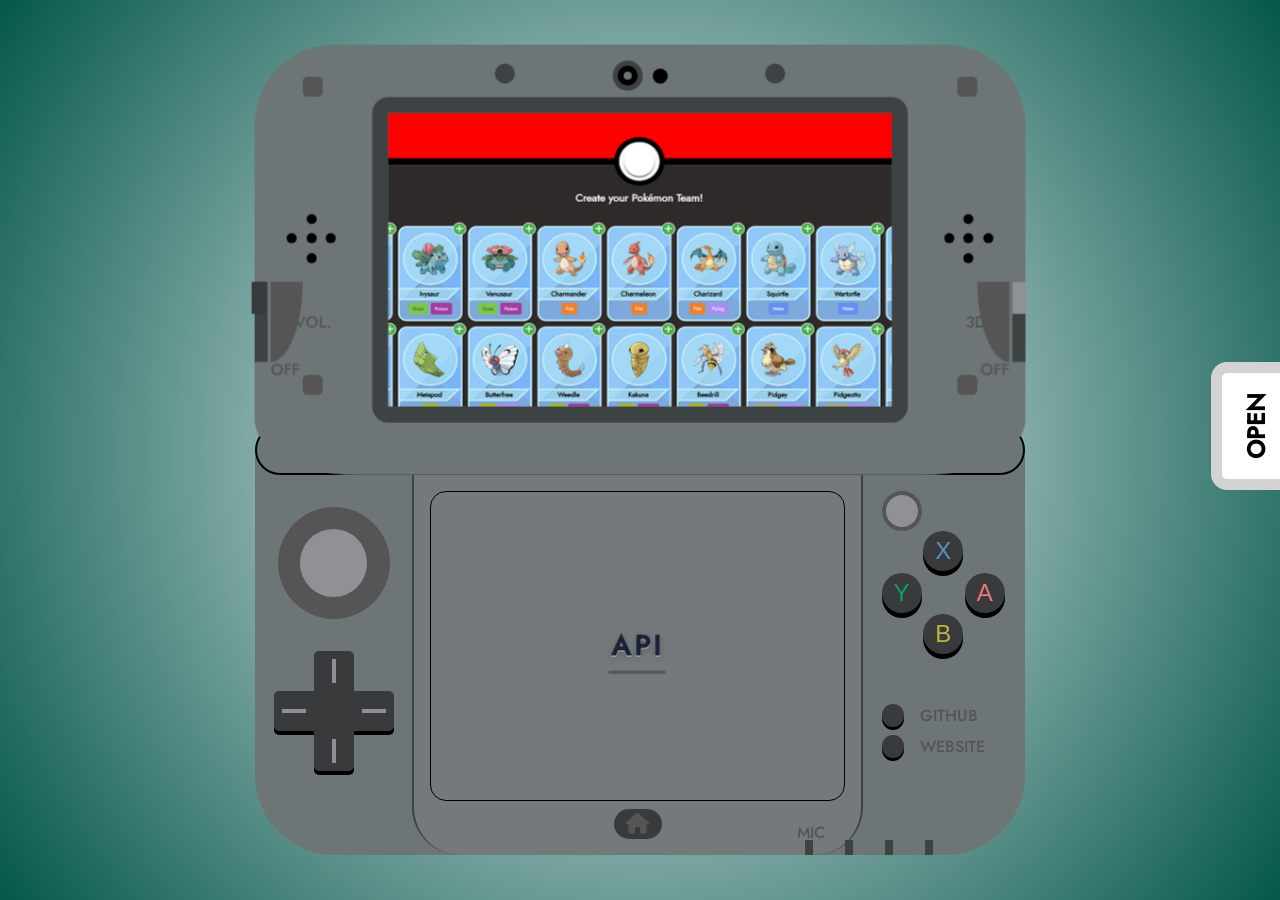
==== Controllers/3DS.html @ 853278bd "fixed issue with slideshow functionality" ====
<!DOCTYPE html>
<html lang="nl">

<head>
    <meta charset="UTF-8">
    <meta name="viewport" content="width=device-width, initial-scale=1.0">
    <link rel="stylesheet" href="../Styles/global.css">
    <link rel="stylesheet" href="../Styles/3ds.css">
    <link rel="stylesheet" href="https://cdnjs.cloudflare.com/ajax/libs/font-awesome/6.5.1/css/all.min.css">
    <title>API</title>
</head>

<body>
    <main>
        <div class="DS3-controller">
            <div id="top-section">
                <div class="face front">
                    <div class="camera-container">
                        <div class="camera"></div>
                        <div id="infrared"></div>
                    </div>
                    <div id="holes-container">
                        <ul class="sound-holes">
                            <li></li>
                            <li></li>
                            <li></li>
                            <li></li>
                            <li></li>
                        </ul>
                        <ul class="sound-holes">
                            <li></li>
                            <li></li>
                            <li></li>
                            <li></li>
                            <li></li>
                        </ul>
                    </div>


                    <ul class="softclose-container">
                        <li></li>
                        <li></li>
                    </ul>


                    <ul id="screw-covers">
                        <li></li>
                        <li></li>
                        <li></li>
                        <li></li>
                    </ul>

                    <div id="top-screen">
                        <canvas id="top-canvas" class="hidden"></canvas>
                        <div class="slide">
                            <img src="../Assets/Images/API/Overview.png" alt="overview pagina">
                        </div>
                        <div class="slide">
                            <img src="../Assets/Images/API/Overview.png" alt="overview pagina">
                        </div>

                        <div class="slide">
                            <img src="../Assets/Images/API/AR.png" alt="AR pagina">
                        </div>

                        <div class="slide">
                            <img src="../Assets/Images/API/Detail.png" alt="AR pagina">
                        </div>

                        <div class="slide">
                            <img src="../Assets/Images/API/Schets.png" alt="AR pagina">
                        </div>

                        <div class="slide">
                            <img src="../Assets/Images/API/Overview.png" alt="AR pagina">
                        </div>
                    </div>

                    <div id="volume-control" class="side-slider">
                        <div class="slider"></div>
                        <div class="illustration"></div>
                    </div>

                    <div id="D3-control" class="side-slider">
                        <div class="slider"></div>
                        <div class="illustration"></div>
                    </div>

                </div>
                <div class="face back">
                    <ul>
                        <li class="camera"></li>
                        <li class="camera"></li>
                    </ul>
                </div>
            </div>


            <div class="middle-section">
                <div class="notification-light"></div>
            </div>

            <div class="bottom-section">
                <div class="left-side">
                    <div class="joystick">
                        <canvas class="drift-canvas"></canvas>
                        <div class="stick"></div>
                    </div>

                    <div class="dpad">
                        <button id="dpad-up">
                            <hr>
                        </button>
                        <button id="dpad-left">
                            <hr>
                        </button>
                        <div></div>
                        <button id="dpad-right">
                            <hr>
                        </button>
                        <button id="dpad-down">
                            <hr>
                        </button>
                    </div>
                </div>

                <div id="bottom-screen-container">
                    <div id="bottom-screen">
                        <canvas id="bottom-canvas" class="hidden"></canvas>
                        <div class="slide">
                            <h2>API</h2>
                        </div>
                        <div class="slide">
                            <h2>
                                Opdracht
                            </h2>
                            <p>
                                Voor dit vak moest ik een website maken die gebruikt maakte van 1 content API en 2 web
                                APIs. Oorspronkelijk wilde ik iets met een canvas en een gamepad doen, maar er werd mij
                                aangeraden om de AR API te gebruiken, later werd dit een library vanwege browser
                                restricties.
                            </p>
                        </div>

                        <div class="slide">
                            <h2>Easter Eggs</h2>
                            <p>
                                Tijdens het maken van dit project kon ik leuk spelen met easter eggs, Zo zijn er sfx
                                toegevoegd om het meer een game te laten lijken en zitten er toetscombinaties op de
                                website voor leuke andere sfx.
                            </p>
                        </div>

                        <div class="slide">
                            <h2>Leerdoelen</h2>
                            <p>
                                Tijdens dit vak heb ik veel kunnen werken aan mijn leerdoeln. Ik heb aan mijn tweede
                                leerdoel kunnen werken, het goed responsive maken. Voor veel onderdelen zoals de
                                overview ging het vrij vanzelf. Maar in de detailpagina heb ik daar veel aandacht aan
                                besteed. Het was namelijk lastig vanwege de styling die ik had. Uiteindelijk lukte het
                                niet om dit volledig zonder media quereis te doen.
                            </p>
                        </div>

                        <div class="slide">
                            <h2>Leerdoelen</h2>
                            <p>
                                Ook kon ik tijdens dit vak goed werken aan mijn derde leerdoel. Zo heb ik voor mijn
                                derde leerdoel mooi eerst schetsen kunnen maken voordat ik begon met coderen. Dit gaf me
                                een goede houvast van hoe elke pagina eruit kwam te zien. Zoals de header en de footer
                                als constante componenten.
                            </p>
                        </div>

                        <div class="slide">
                            <h2>Reflectie</h2>
                            <p>
                                Aan dit vak had ik veel aandacht besteed. Ik vond het leuk om aan dit project te
                                werken omdat het een onderwerp dat ik zelf kon uitkiezen. Helaas had ik te veel focus op
                                het leuk maken en minder op netheid. De code was ingewikkeld vanwege de AR library en
                                het werken met API's, hierdoor verloor ik overzicht. Hierdoor was mijn code niet 
                                heel robust en netjes. Daar moet ik met een volgend project beter op letten.
                            </p>
                        </div>
                    </div>
                    <button id="home-button"><i class="fa-solid fa-house"></i></button>
                </div>

                <div class="right-side">
                    <div class="c-stick"></div>

                    <div class="abxy-container">
                        <button id="btn-x">X</button>
                        <button id="btn-y">Y</button>
                        <button id="btn-a">A</button>
                        <button id="btn-b">B</button>
                    </div>

                    <div class="start-select-container">
                        <div>
                            <a id="start-button" href="https://github.com/Smulvin/Melvin-Web_API" target="_blank"></a>
                            <p>Github</p>
                        </div>
                        <div>
                            <a id="select-button" href="https://melvin-web-api.onrender.com/" target="_blank"></a>
                            <p>Website</p>
                        </div>
                    </div>

                </div>

                <div id="information-lights">
                    <div></div>
                    <div></div>
                    <div></div>
                    <div></div>
                </div>

            </div>
        </div>
        </div>
    </main>
    <nav>
        <button id="open-nav">Open</button>
        <a href="../index.html"><img src="../Assets/Images/Nav/NES.png" alt="NES Controller"><p>HCD</p></a>
        <a href="GameAndWatch.html"><img src="../Assets/Images/Nav/GAndW.png" alt="GameAndWatch"><p>Hackathon</p></a>
        <a href="GameBoy.html"><img src="../Assets/Images/Nav/GameBoy.png" alt="GameBoy"><p>BT</p></a>
        <a href="Wii.html"><img src="../Assets/Images/Nav/Wii.png" alt="Wii"><p>Sprint 0</p></a>
        <a href="DS.html"><img src="../Assets/Images/Nav/DS.png" alt="DS"><p>CSS</p></a>
        <a href="3DS.html"><img src="../Assets/Images/Nav/3DS.png" alt="3DS"><p>API</p></a>
        <a href="Switch.html"><img src="../Assets/Images/Nav/Switch.png" alt="Switch"><p>Meesterproef</p></a>
        <a href="Switch2.html"><img src="../Assets/Images/Nav/Switch2.png" alt="Switch 2"><p>Weekly Nerds</p></a>
    </nav>

    <script src="../Scripts/ds-flip.js"></script>
    <script src="../Scripts/joystick.js"></script>
    <script src="../Scripts/dpad.js"></script>
    <script src="../Scripts/slideshow-duo.js"></script>
    <script src="../Scripts/nav.js"></script>
    <script src="../Scripts/EasterEggs/3ds-easter.js"></script>
</body>

</html>
---- Styles/global.css ----
/* Source: https://fonts.google.com/specimen/Jost */
@font-face {
    font-family: "Jost";
    src: url("../Assets/fonts/Jost-Medium.ttf") format("truetype");
    font-weight: 500;
    font-style: normal;
}

@font-face {
    font-family: "Jost";
    src: url("../Assets/fonts/Jost-Italic.ttf") format("truetype");
    font-weight: normal;
    font-style: italic;
}

/* Source: https://font.download/font/nes-controller*/
@font-face {
    font-family: "Nes-Font";
    src: url("../Assets/fonts/Nes-Font.ttf") format("truetype");
    font-weight: normal;
    font-style: normal;
}

/* Source: https://www.fontspace.com/ro-spritendo-font-f83198 */
@font-face {
    font-family: "Nintendo-Font";
    src: url("../Assets/fonts/Nintendo-Font.otf") format("truetype");
    font-weight: normal;
    font-style: normal;
}

/* Source: https://fonts.google.com/specimen/Press+Start+2P */
@font-face {
    font-family: "Pixel-Font";
    src: url("../Assets/fonts/Pixel-Font.ttf") format("truetype");
    font-weight: normal;
    font-style: normal;
}

/* Source https://fontmeme.com/fonts/unown-font/ */
@font-face {
    font-family: "Unown";
    src: url("../Assets/fonts/Unown.ttf") format("truetype");
}

* {
    padding: 0;
    margin: 0;
    box-sizing: border-box;
}

:root {
    --body-primary: #fafafa;
    --body-secondary: #09008b;
    --body-background: radial-gradient(circle, var(--body-primary) 0%, var(--body-secondary) 100%);
    --dpad-color-shadow: #a7a7a7;
}

body {
    position: relative;
    width: 100vw;
    height: 100vh;
    background: var(--body-background);
    overflow: hidden;
}

main {
    display: flex;
    justify-content: center;
    align-items: center;
    height: 100vh;
}

nav {
    position: fixed;
    background: white;
    top: 50%;
    right: 0;
    transform: translateX(100%) translateY(-50%);
    transition: transform 0.3s ease;
    corner-shape: bevel;
    border: 0.7rem solid lightgray;
    border-right: none;
    border-radius: 2rem 0 0 2rem;
    display: grid;
    grid-template-columns: repeat(2, auto);
    padding: 1rem;
    gap: 2rem;

    button {
        font-family: "Jost";
        color: black;
        font-weight: bold;
        font-size: 1.5rem;
        text-transform: uppercase;
        background: white;
        border: 0.7rem solid lightgray;
        border-bottom: none;
        corner-shape: bevel;
        border-radius: 1rem 1rem 0 0;
        position: absolute;
        top: 50%;
        left: -6.5rem;
        transform: translateX(50%);
        rotate: -90deg;
        display: flex;
        align-items: center;
        justify-content: center;
        height: 5rem;
        width: 8rem;
    }

    a {
        display: flex;
        flex-direction: column;
        align-items: center;
        justify-content: center;
        width: clamp(80px, 15vw, 120px);
        aspect-ratio: 1;
        text-decoration: none;
        transition: transform 0.15s ease;
        transform-origin: bottom center;
        

        img {
            width: 100%;
            height: 100%;
            object-fit: cover;
        }

        p {
            color: white;
            font-family: "Jost";
            background: rgba(0, 0, 0, 0.5);
            order: -1;
            width: 120px;
            text-align: center;
            padding: 0.5rem 0;
            border-radius: 1rem;
            position: relative;
            opacity: 0;
            transition: opacity 0.3s ease;

            &::after {
                content: "";
                position: absolute;
                bottom: -20px;
                left: 50%;
                transform: translateX(-50%);
                height: 20px;
                width: 40px;
                corner-bottom-left-shape: bevel;
                corner-bottom-right-shape: bevel;
                border-radius: 0 0 2rem 2rem;
                background: rgba(0, 0, 0, 0.5);
            }
        }

        &:hover {
            transition: transform 0.15s ease;
            transform: scale(1.1);

            p {
                opacity: 1;
            }
        }


    }
}

.nav-open {
    transform: translateX(0) translateY(-50%);
    transition: transform 0.3s ease;
} 

[popover] {
    position: fixed;
    margin: auto;
    opacity: 0;
    scale: 0;
    transition: opacity .5s ease, scale .5s ease, overlay .5s ease, display .5s ease;
    transition-behavior: allow-discrete;
}


/* When open */
[popover]:popover-open {
    opacity: 1;
    scale: 1;
}

/* Starting state for opening */
@starting-style {
  [popover]:popover-open {
    opacity: 0;
    scale: 0;
  }
}

.hidden {
    display: none;
}

.dpad {
    display: grid;
    grid-template-columns: repeat(3, 1fr);
    grid-template-rows: repeat(3, 1fr);
    aspect-ratio: 1;

    button {
        aspect-ratio: 1;
        border: none;
        padding: 0.5rem;
        z-index: 1;
    }

    #dpad-up {
        grid-area: 1 / 2;
        border-radius: 5px 5px 0 0;
    }

    #dpad-left {
        grid-area: 2 / 1;
        border-radius: 5px 0 0 5px;
        filter:drop-shadow(0 4px 0px var(--dpad-color-shadow));
    }

    div {
        grid-column: 2;
        grid-row: 2;
        z-index: 0;
    }

    #dpad-right {
        grid-area: 2 / 3;
        border-radius: 0 5px 5px 0;
        filter:drop-shadow(0 4px 0px var(--dpad-color-shadow));

    }

    #dpad-down {
        grid-area: 3 / 2;
        border-radius: 0 0 5px 5px;
        filter:drop-shadow(0 4px 0px var(--dpad-color-shadow));
    }

    #dpad-up,
    #dpad-down {
        hr {
            rotate: 90deg;
        }
    }
}

/* Top Button */
.dpad.top-pressed #dpad-up { transform: rotateX(22.5deg); }
.dpad.top-pressed #dpad-left { filter: drop-shadow(0 6px 0 var(--dpad-color-shadow)); transform: rotateX(22.5deg) translateY(-4px);}
.dpad.top-pressed #dpad-right { filter: drop-shadow(0 6px 0 var(--dpad-color-shadow)); transform: rotateX(22.5deg) translateY(-4px); }
.dpad.top-pressed #dpad-down { filter: drop-shadow(0 8px 0 var(--dpad-color-shadow)); transform: rotateX(-45deg)  translateY(-11px); }
.dpad.top-pressed #dpad-div { margin-top: -4px;}

/* Left Button */
.dpad.left-pressed #dpad-left { transform: rotateY(-30deg);}
.dpad.left-pressed #dpad-up { filter: drop-shadow(6px 0 0 var(--dpad-color-shadow)); transform:rotateY(22.5deg) translateX(-4px);}
.dpad.left-pressed #dpad-down { filter: drop-shadow(6px 4px 0 var(--dpad-color-shadow)); transform:rotateY(22.5deg) translateX(-4px);}
.dpad.left-pressed #dpad-right { filter: drop-shadow(4px 4px 0 var(--dpad-color-shadow)); transform: rotateY(-30deg) translateX(-9px);}
.dpad.left-pressed #dpad-div { filter: drop-shadow(4px 4px 0 var(--dpad-color-shadow)); transform: translateX(-4px);}

/* Right Button */
.dpad.right-pressed #dpad-right { transform: rotateY(-22.5deg);}
.dpad.right-pressed #dpad-up { filter: drop-shadow(-6px 0 var(--dpad-color-shadow)); transform:rotateY(-22.5deg) translateX(4px);}
.dpad.right-pressed #dpad-down { filter: drop-shadow(-6px 4px 0 var(--dpad-color-shadow)); transform:rotateY(-22.5deg) translateX(4px);}
.dpad.right-pressed #dpad-left { filter: drop-shadow(-4px 4px 0 var(--dpad-color-shadow)); transform: rotateY(30deg) translateX(9px); }
.dpad.right-pressed #dpad-div { filter: drop-shadow(-4px 4px 0 var(--dpad-color-shadow)); transform: translateX(4px); }

/* Bottom Button */
.dpad.bottom-pressed #dpad-down { filter: drop-shadow(0 0px 0 var(--dpad-color-shadow));}
.dpad.bottom-pressed #dpad-left { filter: drop-shadow(0 -4px 0 var(--dpad-color-shadow)); transform: rotateX(-22.5deg) translateY(4px);}
.dpad.bottom-pressed #dpad-right { filter: drop-shadow(0 -4px 0 var(--dpad-color-shadow)); transform: rotateX(-22.5deg) translateY(4px);}
.dpad.bottom-pressed #dpad-up { filter: drop-shadow(0 -4px 0 var(--dpad-color-shadow)); transform: rotateX(40deg) translateY(11px);}
---- Styles/3ds.css ----
:root {
    --body-secondary: #04574c;

    --color-primary: #6e7577;
    --color-secondary: #3d4243;
    --color-tertiary: #555555;
    --color-button: #383a3c;
    --color-joystick: #8f9196;

    --color-red: #ec777d;
    --color-blue: #5690cc;
    --color-green: #0a9e6e;
    --color-yellow: #c3b241;

    --dpad-color-shadow: black;

    /* Open normaal: 142mm x 154mm */
    /* Dicht normaal: 142mm x 90mm */
    /* Dimensies bron: https://www.dimensions.com/element/new-nintendo-3ds */
    --section-width: 770px;
    --section-height: 380px;
    --mid-height: 50px;

    /* Bovenste scherm: 107mm x 65mm */
    /* Onderste scherm: 83mm x 65mm */
    --screen-height: 325px;
    --screen-width-top: 535px;
    --screen-width-bottom: 415px;
}

.camera {
    width: 30px;
    aspect-ratio: 1;
    background: var(--color-secondary);
    border-radius: 50%;
    position: relative;
    list-style: none;

    &::before {
        content: "";
        position: absolute;
        inset: 0.3rem;
        background: black;
        border-radius: 50%;
    }

    &::after {
        content: "";
        position: absolute;
        inset: 0.7rem;
        background: var(--color-primary);
        border-radius: 50%;
    }

}

.DS3-controller {
    perspective: 2000px;
    transform-style: preserve-3d;
    transform-origin: 61.5% 61.5%;
    transition: rotate 0.5s ease, translate 0.5s ease;

    @media (max-width: 1024px) {
        rotate: 90deg;
    }

    #top-section {
        position: relative;
        width: var(--section-width);
        height: calc(var(--section-height) + var(--mid-height));
        transform-origin: center calc(100% - (var(--mid-height) / 2));
        transform-style: preserve-3d;
        transition: transform 0.5s ease;
        transform: rotateX(0deg);

        &.closed {
            transform: rotateX(-180deg);
        }

        &.mobile-mode {
            transform: rotateX(-180deg);
        }

        .face {
            position: absolute;
            inset: 0;
            backface-visibility: hidden;
            -webkit-backface-visibility: hidden;
            background: var(--color-primary);

        }

        .front {
            transform: translateZ(2px);
            corner-bottom-left-shape: notch;
            corner-bottom-right-shape: notch;
            border-radius: 5rem 5rem 13% 13%;
        }

        .back {
            transform: rotateX(180deg) translateZ(2px);
            corner-top-left-shape: notch;
            corner-top-right-shape: notch;
            border-radius: 15% 15% 5rem 5rem;
        }

        #top-screen {
            width: var(--screen-width-top);
            height: var(--screen-height);
            position: absolute;
            top: 50%;
            left: 50%;
            transform: translate(-50%, -50%);
            border: 1rem solid var(--color-secondary);
            border-radius: 1rem;
        }

        #holes-container {
            position: absolute;
            width: 100%;
            top: 45%;
            left: 50%;
            transform: translate(-50%, -50%);
            display: flex;
            justify-content: space-between;
            padding: 0 2rem;

            ul {
                display: grid;
                grid-template-columns: repeat(3, auto);
                list-style: none;
                justify-content: center;
                gap: 0.6rem;

                li {
                    width: 10px;
                    aspect-ratio: 1;
                    background: black;
                    border-radius: 50%;

                    &:nth-child(1),
                    &:nth-child(3),
                    &:nth-child(5) {
                        grid-column: 2;
                    }

                    &:nth-child(2) {
                        grid-column: 1;
                    }

                    &:nth-child(4) {
                        grid-column: 3;
                    }
                }
            }
        }

        #screw-covers {
            width: 100%;
            height: 100%;
            display: grid;
            grid-template-columns: repeat(2, auto);
            list-style: none;
            padding: 2rem 3rem 5rem 3rem;

            li {
                width: 20px;
                aspect-ratio: 1;
                border-radius: 5px;
                background: var(--color-tertiary);

                &:nth-of-type(2n) {
                    justify-self: end;
                }

                &:nth-of-type(3),
                &:nth-of-type(4) {
                    align-self: end;
                }
            }
        }

        .camera-container {
            position: absolute;
            top: 1rem;
            left: 50%;
            transform: translateX(-50%);
            display: flex;
            gap: 0.6rem;
            align-items: center;


            #infrared {
                width: 15px;
                aspect-ratio: 1;
                border-radius: 50%;
                background: black;
            }
        }

        .softclose-container {
            position: absolute;
            top: 1.2rem;
            width: 100%;
            display: flex;
            justify-content: space-evenly;
            gap: 0.6rem;
            list-style: none;

            li {
                width: 20px;
                aspect-ratio: 1;
                background: var(--color-secondary);
                border-radius: 50%;
            }
        }

        .side-slider {
            height: 5rem;
            width: 0.8rem;
            background: var(--color-secondary);
            position: absolute;
            top: 55%;

            .slider {
                width: 110%;
                height: 2rem;
            }

            .illustration {
                position: absolute;
                height: 100%;
                width: 2rem;
                top: 0;
                background: var(--color-tertiary);
                color: var(--color-tertiary);
                font-family: "Jost";
                text-transform: uppercase;

                &::before {
                    position: absolute;
                    top: 50%;
                    transform: translateY(-50%);
                }

                &::after {
                    position: absolute;
                    top: 95%;
                }
            }
        }

        #volume-control {
            left: 0;

            .slider {
                background: var(--color-button);
                margin-left: -0.2rem;
            }

            .illustration {
                left: 1rem;
                corner-bottom-right-shape: bevel;
                border-bottom-right-radius: 100%;

                &::before {
                    content: "vol.";
                    left: 1.5rem;
                }

                &::after {
                    content: "off";
                    left: 0;
                }
            }

        }

        #D3-control {
            right: 0;

            .slider {
                background: var(--color-joystick);
                margin-right: -0.2rem;
            }

            .illustration {
                right: 1rem;
                corner-bottom-left-shape: bevel;
                border-bottom-left-radius: 100%;

                &::before {
                    content: "3d";
                    right: 1.5rem;
                }

                &::after {
                    content: "off";
                    right: 0;
                }
            }
        }

        .back {
            position: relative;
            width: 100%;
            height: 100%;

            ul {
                display: flex;
                position: absolute;
                bottom: 1.5rem;
                left: 50%;
                transform: translateX(-50%);
                gap: 15rem;
            }
        }

    }

    .middle-section {
        position: relative;
        width: var(--section-width);
        height: var(--mid-height);
        background: var(--color-primary);
        border-radius: 2rem;
        margin-top: calc(var(--mid-height) * -1);
        z-index: 1;
        border: 2px solid black;

        .notification-light {
            width: 15px;
            aspect-ratio: 1;
            background: var(--color-secondary);
            position: absolute;
            top: 50%;
            right: 7%;
            transform: translateY(-50%);
        }

        &::before,
        &::after {
            content: "";
            position: absolute;
            height: 100%;
            width: 4px;
            background: black;
        }

        &::before {
            left: 6rem;
        }

        &::after {
            right: 6rem;
        }
    }

    .bottom-section {
        position: relative;
        width: var(--section-width);
        height: calc(var(--section-height) + var(--mid-height));
        background: var(--color-primary);
        border-radius: 2rem 2rem 5rem 5rem;
        margin-top: calc(var(--mid-height) * -1);
        display: flex;
        justify-content: space-evenly;

        .left-side {
            display: flex;
            flex-direction: column;
            align-items: center;
            gap: 2rem;
            margin-top: var(--mid-height);

            .joystick {
                width: 7rem;
                aspect-ratio: 1;
                background: var(--color-tertiary);
                border-radius: 50%;
                display: flex;
                justify-content: center;
                align-items: center;
                margin-top: 2rem;
                position: relative;

                .stick {
                    width: 60%;
                    aspect-ratio: 1;
                    background: var(--color-joystick);
                    border-radius: 50%;
                }
            }

            .dpad {
                width: 120px;

                button {
                    width: 40px;
                    background: var(--color-button);
                }

                div {
                    background: var(--color-button);
                }

                hr {
                    border: 2px solid var(--color-joystick);
                }
            }

        }

        #bottom-screen-container {
            padding: 1rem;
            height: calc(100% - var(--mid-height));
            display: flex;
            flex-direction: column;
            align-items: center;
            background: #747a7c;
            border: 2px solid var(--color-secondary);
            border-bottom: none;
            border-top: none;
            border-radius: 0 0 3rem 3rem;
            margin-top: var(--mid-height);
            gap: 0.5rem;

            #bottom-screen {
                width: var(--screen-width-bottom);
                height: var(--screen-height);
                border-radius: 1rem;
                overflow: hidden;
                position: relative;
                border: 1px solid black;
            }

            #home-button {
                width: 3rem;
                height: 2rem;
                border-radius: 2rem;
                display: flex;
                justify-content: center;
                align-items: center;
                background: var(--color-button);
                color: var(--color-tertiary);
                font-size: 1.3rem;
                border: none;
            }
        }

        .right-side {
            display: flex;
            flex-direction: column;
            align-items: flex-start;
            font-family: "Jost";
            display: flex;
            flex-direction: column;
            margin-top: var(--mid-height);

            .c-stick {
                width: 2.5em;
                aspect-ratio: 1;
                border: 4px solid var(--color-tertiary);
                border-radius: 50%;
                background: var(--color-joystick);
                margin-top: 1rem;
            }

            .abxy-container {
                display: grid;
                grid-template-columns: repeat(3, 1fr);
                grid-template-rows: repeat(3, 1fr);
                width: 125px;
                aspect-ratio: 1;

                button {
                    border: none;
                    width: 2.5rem;
                    aspect-ratio: 1;
                    border-radius: 50%;
                    background: var(--color-button);
                    box-shadow: 0px 5px 0px 0px black;
                    font-size: 1.5rem;

                    &:active {
                        box-shadow: 0px 2px 0px 0px black;
                        transform: translateY(3px);
                    }
                }

                button:first-of-type {
                    grid-column: 2;
                    color: var(--color-blue)
                }

                button:nth-of-type(2) {
                    grid-column: 1;
                    grid-row: 2;
                    color: var(--color-green);
                }

                button:nth-of-type(3) {
                    grid-column: 3;
                    grid-row: 2;
                    color: var(--color-red);
                }

                button:nth-of-type(4) {
                    grid-column: 2;
                    grid-row: 3;
                    color: var(--color-yellow)
                }
            }

            .start-select-container {
                display: flex;
                flex-direction: column;
                gap: .5rem;
                margin-top: 3rem;

                div {
                    display: flex;
                    gap: 1rem;
                    align-items: center;
                    text-transform: uppercase;
                    color: var(--color-tertiary);
                }

                a {
                    width: 1.4rem;
                    aspect-ratio: 1;
                    border: none;
                    border-radius: 50%;
                    background: var(--color-button);
                    box-shadow: 0px 3px 0px 0px black;
                }
            }
        }

        #information-lights {
            display: flex;
            gap: 2rem;
            position: absolute;
            bottom: 0;
            right: 12%;

            div {
                width: 8px;
                height: 15px;
                background: var(--color-secondary);
                position: relative;

                &:first-of-type::after {
                    content: "mic";
                    position: absolute;
                    font-family: "Jost";
                    text-transform: uppercase;
                    left: -100%;
                    top: -130%;
                    color: var(--color-tertiary);
                }
            }
        }
    }
}

.slide {
    position: absolute;
    inset: 0;
    opacity: 0;
    display: flex;
    flex-direction: column;
    justify-content: center;
    align-items: center;
    gap: 1rem;
    font-family: "Jost";
    transform: translateZ(0);
    transition: opacity 0.3s ease, transform 0.3s ease;
    text-align: center;

    &:has(:not(img)) {
        padding: 1.2rem;
    }

    &.active {
        opacity: 1;
        transform: translateX(0);
    }

    h2 {
        color: #1b2035;
        font-size: 1.7rem;
        text-transform: uppercase;
        letter-spacing: 0.1em;

        position: relative;
        z-index: 2;

        /* 3D embossed look */
        text-shadow:
            0 1px 0 rgba(255,255,255,0.6),
            0 2px 6px rgba(0,0,0,0.25);

        transform: perspective(400px) translateZ(10px);

        &::after {
            content: "";
            width: 3.5rem;
            height: 3px;
            background: rgba(27,32,53,0.4);
            position: absolute;
            left: 50%;
            bottom: -0.5rem;
            transform: translateX(-50%);
            border-radius: 999px;
        }
    }

    p {
        font-size: 1rem;
        line-height: 1.3;
        color: #1d2c17;
        max-width: 45ch;
        padding: 1rem;
        border-radius: 1rem;
        background: rgba(255,255,255,0.22);
        backdrop-filter: blur(3px);
        box-shadow:
            inset 0 1px 0 rgba(255,255,255,0.5),
            inset 0 -2px 10px rgba(0,0,0,0.05),
            0 10px 18px rgba(0,0,0,0.18);
    }

    img {
        width: 100%;
        height: auto;
        overflow: hidden;
    }
}

#top-canvas {
    position: absolute;
    inset: 0;
    z-index: 1;
    width: 100%;
    height: 100%;
}

#bottom-canvas {
    position: absolute;
    inset: 0;
    z-index: 1;
    width: 100%;
    height: 100%;
}

.unown-mode h2,
.unown-mode p {
    font-family: "Unown", sans-serif;
}


.drift-canvas {
    position: absolute;
    inset: 0;
    pointer-events: none;
    width: 100%;
    aspect-ratio: 1;
}
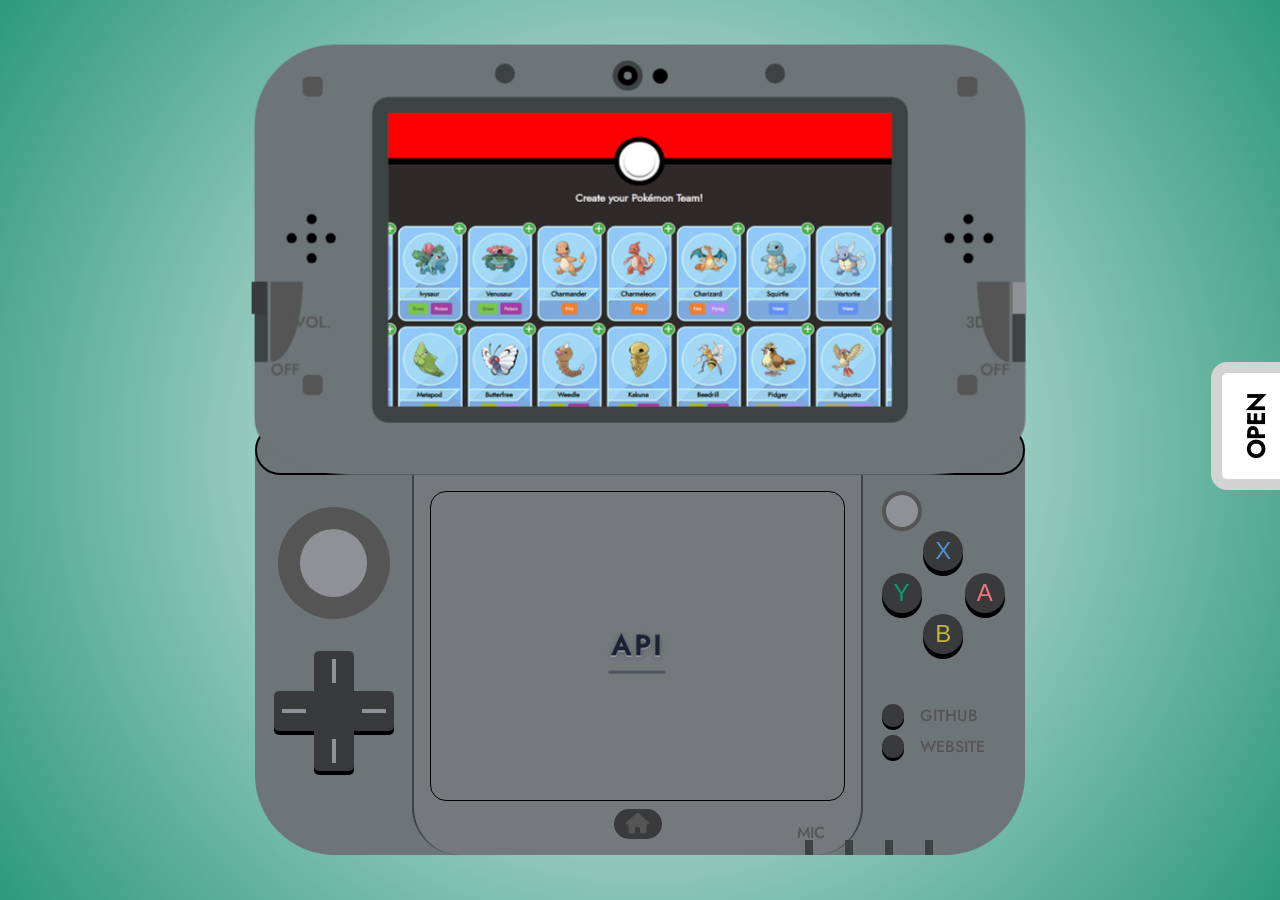
==== commit 62caa030: "readme, dpad fix" ====
--- a/Controllers/3DS.html
+++ b/Controllers/3DS.html
@@ -9,6 +9,24 @@
     <link rel="stylesheet" href="https://cdnjs.cloudflare.com/ajax/libs/font-awesome/6.5.1/css/all.min.css">
     <title>API</title>
 </head>
+<!-- 
+Functionaliteiten:
+* Joystick: Mario Kart Boost
+* Dpad-up: Mario 3D land theme
+* Dpad-left: Vorige slide
+* Dpad-right: Volgende slide
+* Dpad-down: Pokemon XY Gym Leader theme
+* Home: Hey Listen SFX
+* C-stick:
+* X: Start SMB2 Coins
+* Y: Stop SMB2 Coins
+* A: Start Unown Font
+* B: Stop Unown Font
+* Start: Github
+* Select: Website
+* Volume-slider:
+* 3D-slider: 
+-->
 
 <body>
     <main>
@@ -234,8 +252,8 @@
 
     <script src="../Scripts/ds-flip.js"></script>
     <script src="../Scripts/joystick.js"></script>
+    <script src="../Scripts/slideshow-duo.js"></script>
     <script src="../Scripts/dpad.js"></script>
-    <script src="../Scripts/slideshow-duo.js"></script>
     <script src="../Scripts/nav.js"></script>
     <script src="../Scripts/EasterEggs/3ds-easter.js"></script>
 </body>
--- a/Styles/global.css
+++ b/Styles/global.css
@@ -50,8 +50,8 @@
 }
 
 :root {
-    --body-primary: #fafafa;
-    --body-secondary: #09008b;
+    --body-primary: hsl(0, 0%, 98%);
+    --body-secondary: hsl(244, 100%, 27%);
     --body-background: radial-gradient(circle, var(--body-primary) 0%, var(--body-secondary) 100%);
     --dpad-color-shadow: #a7a7a7;
 }
@@ -174,6 +174,10 @@
     transition: transform 0.3s ease;
 } 
 
+button:hover, a:hover {
+    cursor: pointer;
+}
+
 [popover] {
     position: fixed;
     margin: auto;
--- a/Styles/3ds.css
+++ b/Styles/3ds.css
@@ -1,5 +1,5 @@
 :root {
-    --body-secondary: #04574c;
+    --body-secondary: hsl(164, 54%, 39%);
 
     --color-primary: #6e7577;
     --color-secondary: #3d4243;
@@ -398,6 +398,10 @@
                 button {
                     width: 40px;
                     background: var(--color-button);
+
+                    &::after {
+                        background: var(--color-joystick);
+                    }
                 }
 
                 div {
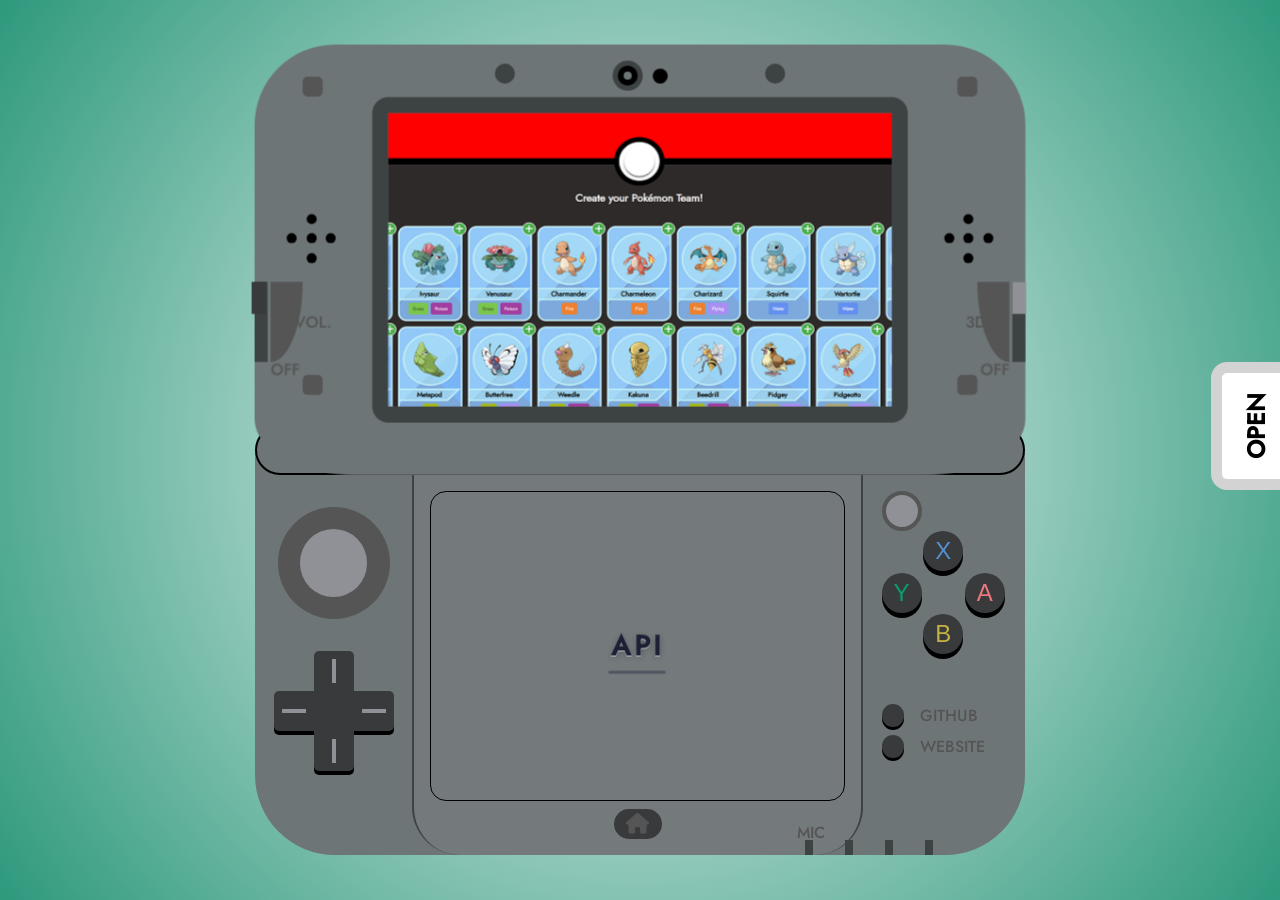
==== commit ad269a3c: "added favicon" ====
--- a/Controllers/3DS.html
+++ b/Controllers/3DS.html
@@ -7,6 +7,7 @@
     <link rel="stylesheet" href="../Styles/global.css">
     <link rel="stylesheet" href="../Styles/3ds.css">
     <link rel="stylesheet" href="https://cdnjs.cloudflare.com/ajax/libs/font-awesome/6.5.1/css/all.min.css">
+    <link id="favicon" rel="icon" type="image/png" href="../Assets/Images/Favicon/Idle.png">
     <title>API</title>
 </head>
 <!-- 
@@ -256,6 +257,8 @@
     <script src="../Scripts/dpad.js"></script>
     <script src="../Scripts/nav.js"></script>
     <script src="../Scripts/EasterEggs/3ds-easter.js"></script>
+
+    <script src="../Scripts/favicon.js"></script>
 </body>
 
 </html>
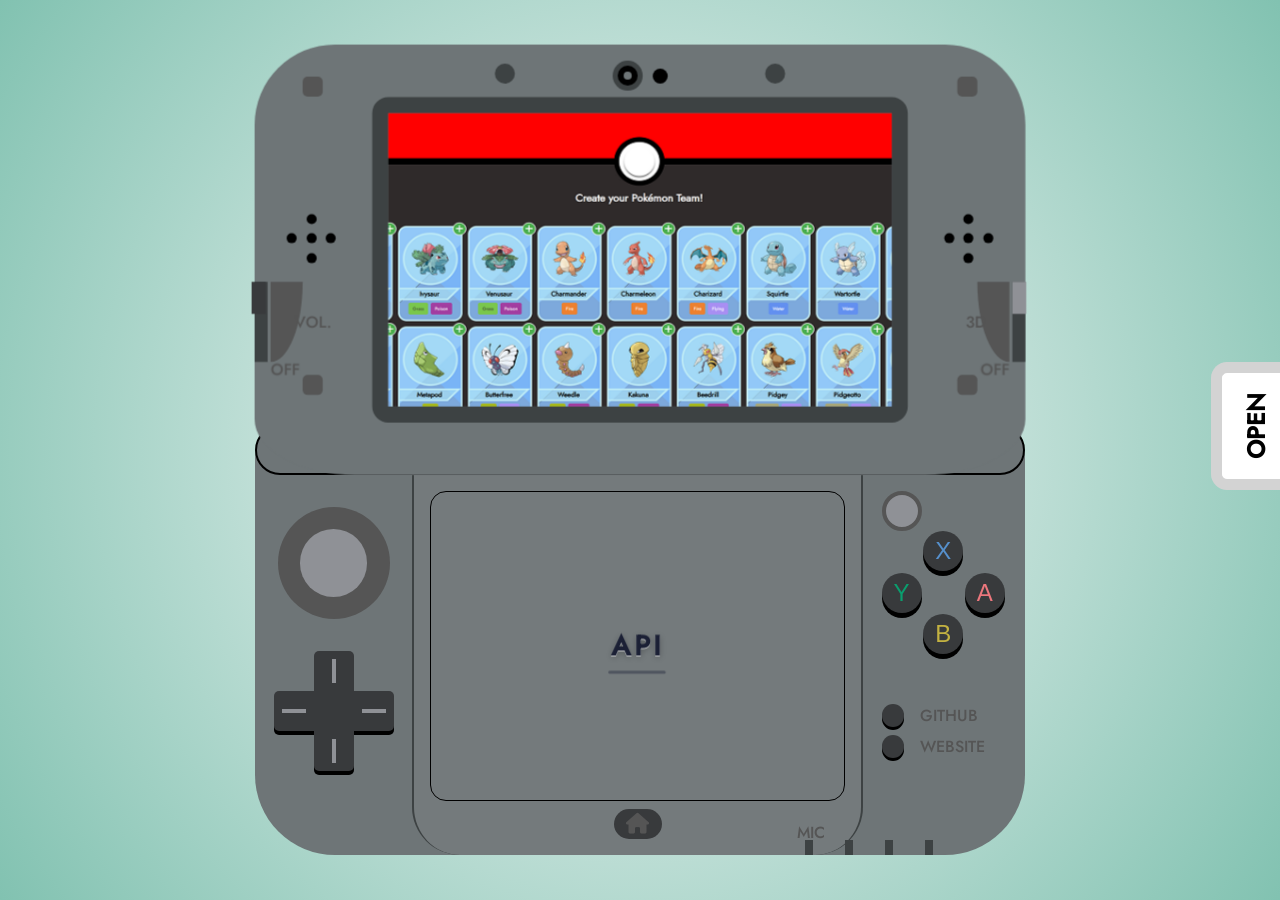
==== commit eb2a743a: "nav fix" ====
--- a/Controllers/3DS.html
+++ b/Controllers/3DS.html
@@ -247,7 +247,7 @@
         <a href="Wii.html"><img src="../Assets/Images/Nav/Wii.png" alt="Wii"><p>Sprint 0</p></a>
         <a href="DS.html"><img src="../Assets/Images/Nav/DS.png" alt="DS"><p>CSS</p></a>
         <a href="3DS.html"><img src="../Assets/Images/Nav/3DS.png" alt="3DS"><p>API</p></a>
-        <a href="Switch.html"><img src="../Assets/Images/Nav/Switch.png" alt="Switch"><p>Meesterproef</p></a>
+        <a href="Switch.html"><img src="../Assets/Images/Nav/Switch.png" alt="Switch"><p>Meesterschap</p></a>
         <a href="Switch2.html"><img src="../Assets/Images/Nav/Switch2.png" alt="Switch 2"><p>Weekly Nerds</p></a>
     </nav>
 
--- a/Styles/global.css
+++ b/Styles/global.css
@@ -47,6 +47,10 @@
     padding: 0;
     margin: 0;
     box-sizing: border-box;
+}
+
+html {
+    overflow: hidden;
 }
 
 :root {
@@ -69,6 +73,8 @@
     justify-content: center;
     align-items: center;
     height: 100vh;
+    width: 100vw;
+    overflow: hidden;
 }
 
 nav {
--- a/Styles/3ds.css
+++ b/Styles/3ds.css
@@ -1,5 +1,5 @@
 :root {
-    --body-secondary: hsl(164, 54%, 39%);
+    --body-secondary: hsla(164, 54%, 39%, 0.6);
 
     --color-primary: #6e7577;
     --color-secondary: #3d4243;
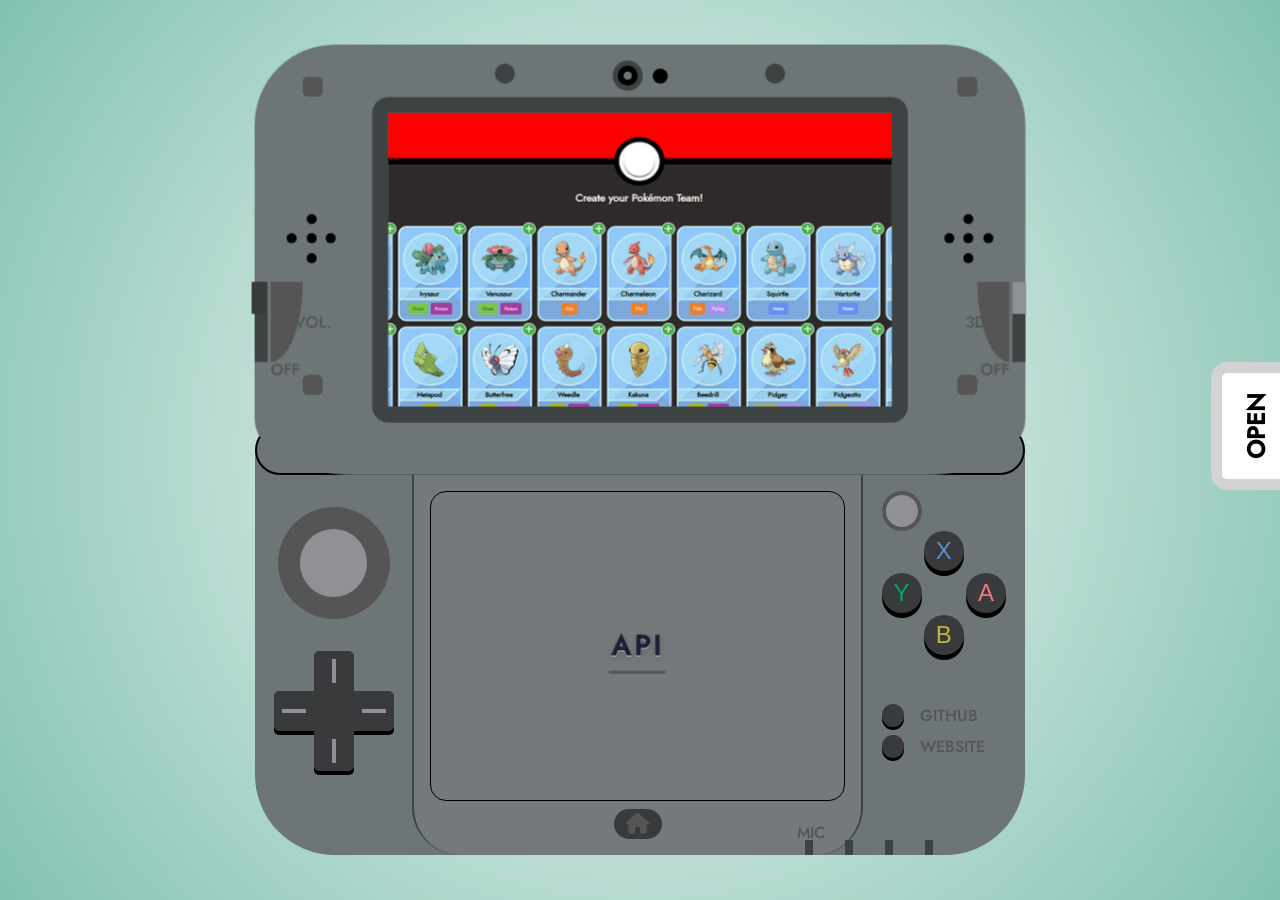
==== commit 10f60a41: "veel dubbele code weggehaald voor btn-container en switch screens" ====
--- a/Controllers/3DS.html
+++ b/Controllers/3DS.html
@@ -208,7 +208,7 @@
                 <div class="right-side">
                     <div class="c-stick"></div>
 
-                    <div class="abxy-container">
+                    <div class="btn-container">
                         <button id="btn-x">X</button>
                         <button id="btn-y">Y</button>
                         <button id="btn-a">A</button>
--- a/Styles/global.css
+++ b/Styles/global.css
@@ -291,3 +291,203 @@
 .dpad.bottom-pressed #dpad-up { filter: drop-shadow(0 -4px 0 var(--dpad-color-shadow)); transform: rotateX(40deg) translateY(11px);}
 
 
+.btn-container {
+    display: grid;
+    grid-template-columns: repeat(3, 1fr);
+    grid-template-rows: repeat(3, 1fr);
+    gap: 0.1rem;
+    width: 8rem;
+    aspect-ratio: 1;
+
+    button {
+        border: none;
+        width: 2.7rem;
+        aspect-ratio: 1;
+        background: var(--switch-black);
+        border-radius: 50%;
+        box-shadow: 0px 5px 0px 0px black;
+
+        &:active {
+            box-shadow: 0px 2px 0px 0px black;
+            transform: translateY(3px);
+        }
+
+        &:nth-of-type(1) { grid-column: 2; }
+        &:nth-of-type(2) { grid-column: 1; grid-row: 2; }
+        &:nth-of-type(3) { grid-column: 3; grid-row: 2; }
+        &:nth-of-type(4) { grid-column: 2; grid-row: 3; }
+    }
+}
+
+
+
+
+.switch-screen {
+    width: var(--switch-width-screen);
+    height: var(--switch-height-screen);
+    background: var(--switch-black);
+    border-left: 2px solid black;
+    border-right: 2px solid black;
+    padding: 1rem;
+    position: relative;
+
+    .content {
+        width: 100%;
+        height: 100%;
+        padding: 3rem;
+        background:
+            radial-gradient(circle at top left,
+                #53b8dc14,
+                transparent 30%),
+            radial-gradient(circle at bottom right,
+                #fd886f14,
+                transparent 30%),
+            var(--switch-screen-color);
+        border-radius: 1rem;
+        overflow-x: auto;
+        scrollbar-width: none;
+        -ms-overflow-style: none;
+
+        &::-webkit-scrollbar {
+            display: none;
+        }
+
+        .detail-screen {
+            display: none;
+            height: 100%;
+            color: white;
+            font-family: "Jost";
+            border-radius: 2rem;
+
+            overflow-y: auto;
+            scrollbar-width: none;
+            -ms-overflow-style: none;
+
+            background: linear-gradient(180deg,
+                    rgba(255, 255, 255, 0.04),
+                    rgba(255, 255, 255, 0.02));
+            backdrop-filter: blur(20px);
+
+            animation: fadeScreen 0.4s ease;
+
+
+            &::-webkit-scrollbar {
+                display: none;
+            }
+
+            &.active-screen {
+                display: block;
+            }
+
+            h2 {
+                font-size: 3rem;
+                margin-bottom: 0.5rem;
+                font-weight: bold;
+
+            }
+
+            h3 {
+                font-size: 1.5rem;
+                margin-top: 2rem;
+                margin-bottom: 1rem;
+                line-height: 1.5;
+
+                span {
+                    color: white;
+                }
+
+            }
+
+            h4 {
+                margin-top: 1rem;
+                margin-bottom: 0.5rem;
+                font-size: 1.2rem;
+            }
+
+            p {
+                font-size: 1rem;
+                line-height: 1.8;
+                max-width: 85ch;
+                margin-bottom: 1.5rem;
+            }
+
+            .subtitle {
+                color: var(--switch-blue);
+                font-size: 1.1rem;
+                font-weight: 600;
+                margin-bottom: 3rem;
+            }
+        }
+
+        .screen-menu {
+            display: flex;
+            gap: 0.1rem;
+            align-items: center;
+            height: 100%;
+
+            div {
+                display: flex;
+                color: var(--switch-screen-text);
+                flex-direction: column;
+                font-family: "Jost";
+                font-weight: bold;
+                font-size: 1.5rem;
+
+                .button-border {
+                    padding: 0.3rem;
+                    border: 5px solid transparent;
+                    border-radius: 1rem;
+                    transition: padding 0.3s ease, border 0.3s ease;
+                }
+
+                p {
+                    opacity: 0;
+                    transition: opacity 0.3s ease;
+                }
+
+                &:has(.active) {
+                    p {
+                        opacity: 1;
+                        transition: opacity 0.3s ease;
+                    }
+
+                    .button-border {
+                        padding: 0.3rem;
+                        border: 5px solid var(--switch-screen-text);
+                        border-radius: 1rem;
+                        transition: padding 0.3s ease, border 0.3s ease;
+                    }
+                }
+            }
+
+            &.hidden {
+                display: none;
+            }
+
+            .screen-btn {
+                width: 220px;
+                aspect-ratio: 1;
+                border: none;
+
+                img {
+                    width: 100%;
+                    height: 100%;
+                    object-fit: cover;
+                }
+            }
+        }
+    }
+}
+
+@keyframes fadeScreen {
+    from {
+        opacity: 0;
+        transform: translateY(20px);
+    }
+
+    to {
+        opacity: 1;
+        transform: translateY(0);
+    }
+}
+
--- a/Styles/3ds.css
+++ b/Styles/3ds.css
@@ -470,50 +470,20 @@
                 margin-top: 1rem;
             }
 
-            .abxy-container {
-                display: grid;
-                grid-template-columns: repeat(3, 1fr);
-                grid-template-rows: repeat(3, 1fr);
+            .btn-container {
                 width: 125px;
-                aspect-ratio: 1;
 
                 button {
-                    border: none;
                     width: 2.5rem;
-                    aspect-ratio: 1;
-                    border-radius: 50%;
                     background: var(--color-button);
-                    box-shadow: 0px 5px 0px 0px black;
                     font-size: 1.5rem;
 
-                    &:active {
-                        box-shadow: 0px 2px 0px 0px black;
-                        transform: translateY(3px);
-                    }
-                }
-
-                button:first-of-type {
-                    grid-column: 2;
-                    color: var(--color-blue)
-                }
-
-                button:nth-of-type(2) {
-                    grid-column: 1;
-                    grid-row: 2;
-                    color: var(--color-green);
-                }
-
-                button:nth-of-type(3) {
-                    grid-column: 3;
-                    grid-row: 2;
-                    color: var(--color-red);
-                }
-
-                button:nth-of-type(4) {
-                    grid-column: 2;
-                    grid-row: 3;
-                    color: var(--color-yellow)
-                }
+                    &:nth-of-type(1) { color: var(--color-blue); }
+                    &:nth-of-type(2) { color: var(--color-green); }
+                    &:nth-of-type(3) { color: var(--color-red); }
+                    &:nth-of-type(4) { color: var(--color-yellow); }
+                }
+
             }
 
             .start-select-container {
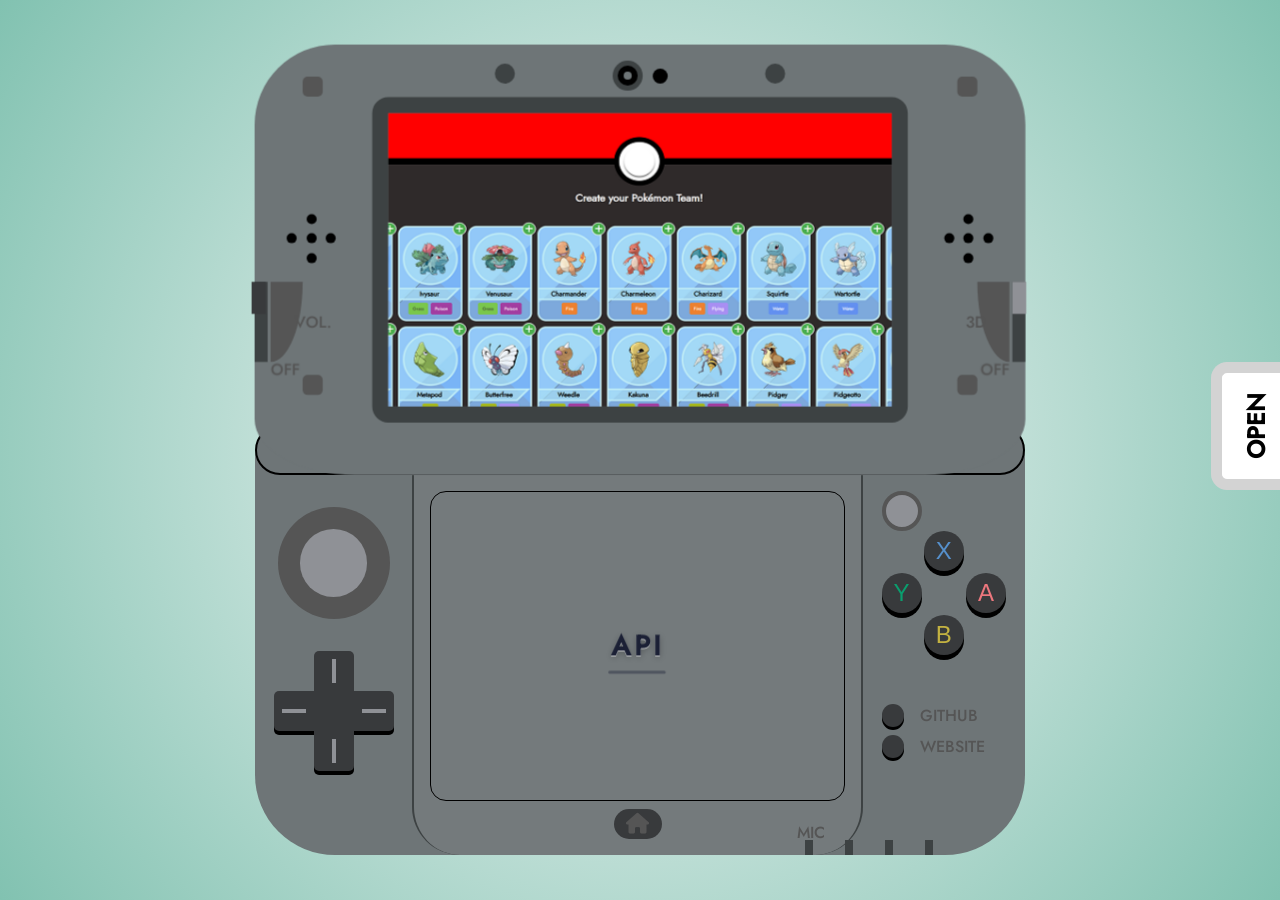
==== commit 8e513e32: "Update 3DS.html" ====
--- a/Controllers/3DS.html
+++ b/Controllers/3DS.html
@@ -25,8 +25,6 @@
 * B: Stop Unown Font
 * Start: Github
 * Select: Website
-* Volume-slider:
-* 3D-slider: 
 -->
 
 <body>
--- a/Styles/global.css
+++ b/Styles/global.css
@@ -337,10 +337,10 @@
         padding: 3rem;
         background:
             radial-gradient(circle at top left,
-                #53b8dc14,
+                hsla(196, 66%, 59%, 0.078),
                 transparent 30%),
             radial-gradient(circle at bottom right,
-                #fd886f14,
+                hsla(11, 97%, 71%, 0.078),
                 transparent 30%),
             var(--switch-screen-color);
         border-radius: 1rem;
@@ -402,6 +402,12 @@
                 margin-top: 1rem;
                 margin-bottom: 0.5rem;
                 font-size: 1.2rem;
+            }
+
+            h5 {
+                margin-top: 1rem;
+                margin-bottom: 0.5rem;
+                font-size: 1rem;
             }
 
             p {
@@ -443,6 +449,7 @@
                 p {
                     opacity: 0;
                     transition: opacity 0.3s ease;
+                    white-space: nowrap;
                 }
 
                 &:has(.active) {
@@ -476,6 +483,13 @@
                 }
             }
         }
+
+        .screen-menu::after {
+            content: "";
+            height: 100%;
+            width: 3rem;
+            flex: 0 0 3rem;
+        }
     }
 }
 
@@ -491,3 +505,11 @@
     }
 }
 
+@keyframes scroll {
+  from {
+    transform: translateX(0);
+  }
+  to {
+    transform: translateX(-50%);
+  }
+}
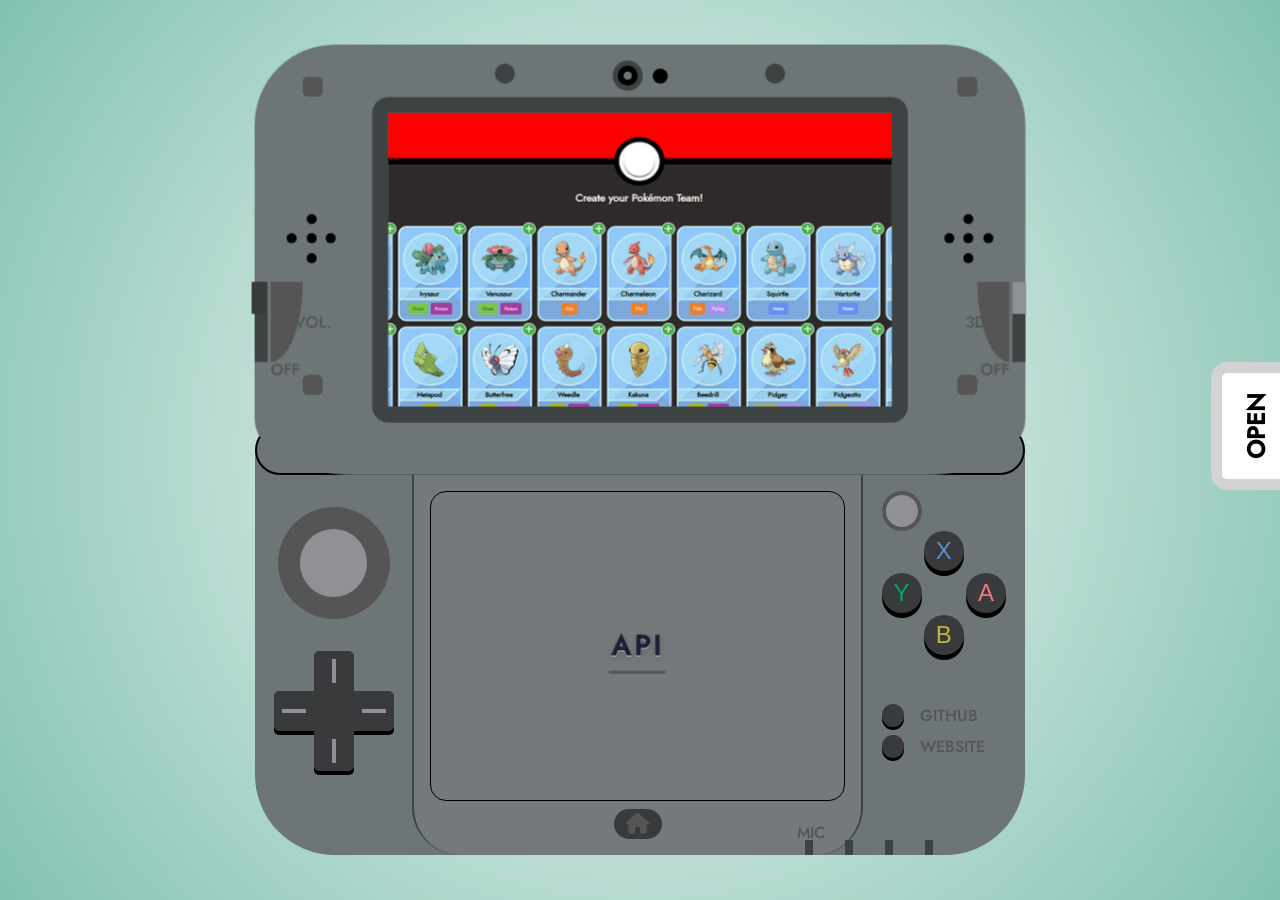
==== commit 0b291699: "comment weggehaald" ====
--- a/Controllers/3DS.html
+++ b/Controllers/3DS.html
@@ -18,7 +18,6 @@
 * Dpad-right: Volgende slide
 * Dpad-down: Pokemon XY Gym Leader theme
 * Home: Hey Listen SFX
-* C-stick:
 * X: Start SMB2 Coins
 * Y: Stop SMB2 Coins
 * A: Start Unown Font
